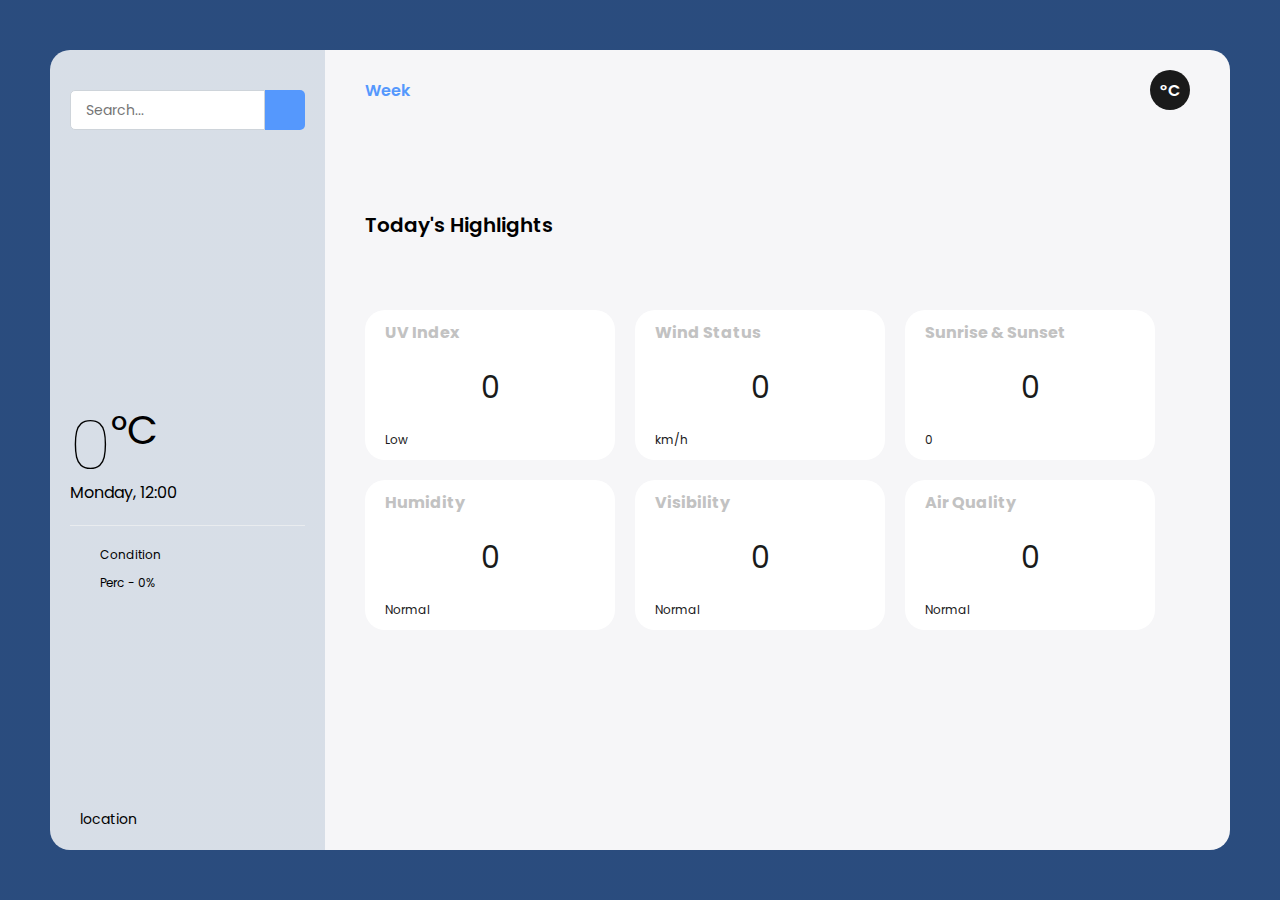
==== index.html @ 7dcb56dd "Add files via upload" ====
<!DOCTYPE html>
<html lang="en">
<head>
  <meta charset="UTF-8">
  <meta http-equiv="X-UA-Compatible" content="IE=edge">
  <meta name="viewport" content="width=device-width, initial-scale=1.0">
  <link rel="stylesheet" href="style.css">
  <title>Document</title>
</head>
<body>
  <div class="wrapper">
    <div class="sidebar">
      <div>
        <!-- <form class="search" id="search"> -->
            <div class="search">
                <input  type="text" id="query" placeholder="Search..." />
                <button id="searchbtn"><i class="fas fa-search"></i></button>

            </div>
        <!-- </form> -->
        <div class="weather-icon">
          <img id="icon" src="icons/sun/4.png" alt="" />
        </div>
        <div class="temperature">
          <h1 id="temp">0</h1>
          <span class="temp-unit">°C</span>
        </div>
        <div class="date-time">
          <p id="date-time">Monday, 12:00</p>
        </div>
        <div class="divider"></div>
        <div class="condition-rain">
          <div class="condition">
            <i class="fas fa-cloud"></i>
            <p id="condition">condition</p>
          </div>
          <div class="rain">
            <i class="fas fa-tint"></i>
            <p id="rain">perc - 0%</p>
          </div>
        </div>
      </div>
      <div class="location">
        <div class="location-icon">
          <i class="fas fa-map-marker-alt"></i>
        </div>
        <div class="location-text">
          <p id="location">location</p>
        </div>
      </div>
    </div>
    <div class="main">
      <nav>
        <ul class="options">
          <!-- <button class="hourly">today</button> -->
          <button class="week active">week</button>
        </ul>
        <ul class="options units">
          <button class="celcius active">°C</button>
          <!-- <button class="fahrenheit">°F</button> -->
        </ul>
      </nav>
      <div class="cards" id="weather-cards"></div>
      <div class="highlights">
        <h2 class="heading">today's highlights</h2>
        <div class="cards">
          <div class="card2">
            <h4 class="card-heading">UV Index</h4>
            <div class="content">
              <p class="uv-index" id="uv-index">0</p>
              <p class="uv-text" id="uv_text">Low</p>
            </div>
          </div>
          <div class="card2">
            <h4 class="card-heading">Wind Status</h4>
            <div class="content">
              <p class="wind-speed" id="wind_speed">0</p>
              <p>km/h</p>
            </div>
          </div>
          <div class="card2">
            <h4 class="card-heading">Sunrise & Sunset</h4>
            <div class="content">
              <p class="sun-rise" id="sun_rise">0</p>
              <p class="sun-set" id="sun_set">0</p>
            </div>
          </div>
          <div class="card2">
            <h4 class="card-heading">Humidity</h4>
            <div class="content">
              <p class="humidity" id="humidity">0</p>
              <p class="humidity-status" id="humiditystatus">Normal</p>
            </div>
          </div>
          <div class="card2">
            <h4 class="card-heading">Visibility</h4>
            <div class="content">
              <p class="visibilty" id="visibility">0</p>
              <p class="visibilty-status" id="visibilitystatus">Normal</p>
            </div>
          </div>
          <div class="card2">
            <h4 class="card-heading">Air Quality</h4>
            <div class="content">
              <p class="air-quality" id="airquality">0</p>
              <p class="air-quality-status" id="airqualitystatus">Normal</p>
            </div>
          </div>
        </div>
      </div>
    </div>
  </div>
  <script src="./script.js"></script>
</body>
</html>
---- style.css ----
@import url("https://fonts.googleapis.com/css2?family=Poppins:wght@400;500;600&display=swap");

:root {
  --primary-color: #5598fd;
}

* {
  margin: 0;
  padding: 0;
  box-sizing: border-box;
  font-family: "Poppins", sans-serif;
}
body {
  display: flex;
  justify-content: center;
  min-height: 100vh;
  min-width: 1000px;
  padding: 50px;
  background: var(--primary-color);
  background-image: linear-gradient(rgba(0, 0, 0, 0.5), rgba(0, 0, 0, 0.5)),
    url("./images/cd.jpg");
  background-size: cover;
  background-position: center;
  transition: background-image 0.3s ease;
}
img {
  width: 100%;
}
.wrapper {
  display: flex;
  width: 1200px;
  min-width: 900px;
  border-radius: 20px;
  overflow: hidden;
}
.sidebar {
  width: 30%;
  min-width: 250px;
  padding: 20px;
  background: rgba(255, 255, 255, 0.815);
  display: flex;
  flex-direction: column;
  justify-content: space-between;
}

.search {
  display: flex;
  align-items: center;
  justify-content: space-between;
  margin-bottom: 30px;
  margin-top: 20px;
  position: relative;
}
.search input {
  width: 100%;
  height: 40px;
  border: 1px solid #ced4da;
  border-top-left-radius: 5px;
  border-bottom-left-radius: 5px;
  padding: 0 15px;
  font-size: 14px;
  color: #495057;
}
.search input:focus {
  outline: none;
  border: 1px solid var(--primary-color);
}
.search button {
  min-width: 40px;
  height: 40px;
  border: none;
  border-top-right-radius: 5px;
  border-bottom-right-radius: 5px;
  background: var(--primary-color);
  color: #fff;
  font-size: 14px;
  cursor: pointer;
}
.search ul {
  max-height: 300px;
  overflow-y: auto;
  position: absolute;
  width: 100%;
  top: 40px;
  border-radius: 5px;
  transition: all 0.3s ease;
  box-shadow: 0 0 10px rgba(0, 0, 0, 0.1);
  background-color: #fff;
}
.search ul li {
  padding: 10px 15px;
  border-bottom: 1px solid #f1f1f1;
  cursor: pointer;
  text-transform: capitalize;
}
.search ul li:last-child {
  border-bottom: none;
}
.search ul li:hover {
  background-color: #f1f1f1;
}
.search ul li.active {
  background-color: #f1f1f1;
}
.weather-icon {
  width: 100%;
  height: 150px;
  text-align: center;
  margin-top: 20px;
  margin-bottom: 100px;
}
.weather-icon #icon {
  width: 80%;
  object-fit: cover;
}
.temperature {
  display: flex;
}
.temperature #temp {
  font-size: 70px;
  font-weight: 100;
  line-height: 1;
}
.temperature span {
  font-size: 40px;
  margin-top: -10px;
  display: block;
}
.divider {
  width: 100%;
  height: 1px;
  background: #e9ecef;
  margin: 20px 0;
}
.condition-rain {
  font-size: 12px;
  text-transform: capitalize;
}
.condition-rain div {
  display: flex;
  align-items: center;
  gap: 10px;
  margin-bottom: 10px;
}
.condition-rain div i {
  width: 20px;
}
.location {
  display: flex;
  align-items: center;
  font-size: 14px;
  gap: 10px;
  margin-top: 10px;
}
.main {
  width: 100%;
  min-width: 400px;
  padding: 20px 40px;
  background-color: #f6f6f8;
  position: relative;
  padding-bottom: 90px;
}

.main nav {
  display: flex;
  align-items: center;
  justify-content: space-between;
}
.main nav .options {
  display: flex;
  gap: 20px;
  align-items: center;
}
.main nav .options button {
  border: none;
  background: none;
  font-size: 16px;
  font-weight: 600;
  color: #495057;
  cursor: pointer;
  text-transform: capitalize;
}
.main nav .options button.active {
  color: var(--primary-color);
}

.main nav .units button {
  width: 40px;
  height: 40px;
  border-radius: 50%;
  color: #1a1a1a;
  background-color: #fff;
}
.main nav .units button.active {
  color: #fff;
  background-color: #1a1a1a;
}
.main .cards {
  display: flex;
  flex-wrap: wrap;
  gap: 20px;
  margin-top: 50px;
}

.cards .card {
  width: 100px;
  height: 130px;
  border-radius: 20px;
  color: #1a1a1a;
  background-color: #fff;
  text-align: center;
  padding: 10px 0;
  display: flex;
  flex-direction: column;
  justify-content: space-between;
}
.card h2 {
  font-size: 15px;
  font-weight: 600;
}
.card .card-icon {
  width: 50%;
  margin: 0 auto;
}
.card .day-temp {
  font-size: 12px;
  display: flex;
  justify-content: center;
  display: flex;
}
.highlights {
  display: flex;
  flex-wrap: wrap;
  gap: 20px;
  margin-top: 50px;
}
.highlights .heading {
  width: 100%;
  font-size: 20px;
  font-weight: 600;
  text-transform: capitalize;
}

.card2 {
  width: 250px;
  height: 150px;
  border-radius: 20px;
  color: #1a1a1a;
  background-color: #fff;
  padding: 10px 20px;
  display: flex;
  flex-direction: column;
}
.card2 .card-heading {
  color: #c2c2c2;
}

.card2 .content {
  margin-top: 20px;
}
.card2 .content p:first-child {
  text-align: center;
  font-size: 30px;
}
.card2 .content p:nth-child(2) {
  font-size: 12px;
  margin-top: 20px;
  text-align: left;
}
.credits {
  text-align: center;
  font-size: 12px;
  color: #c2c2c2;
  position: absolute;
  bottom: 30px;
  left: 50%;
  transform: translateX(-50%);
}
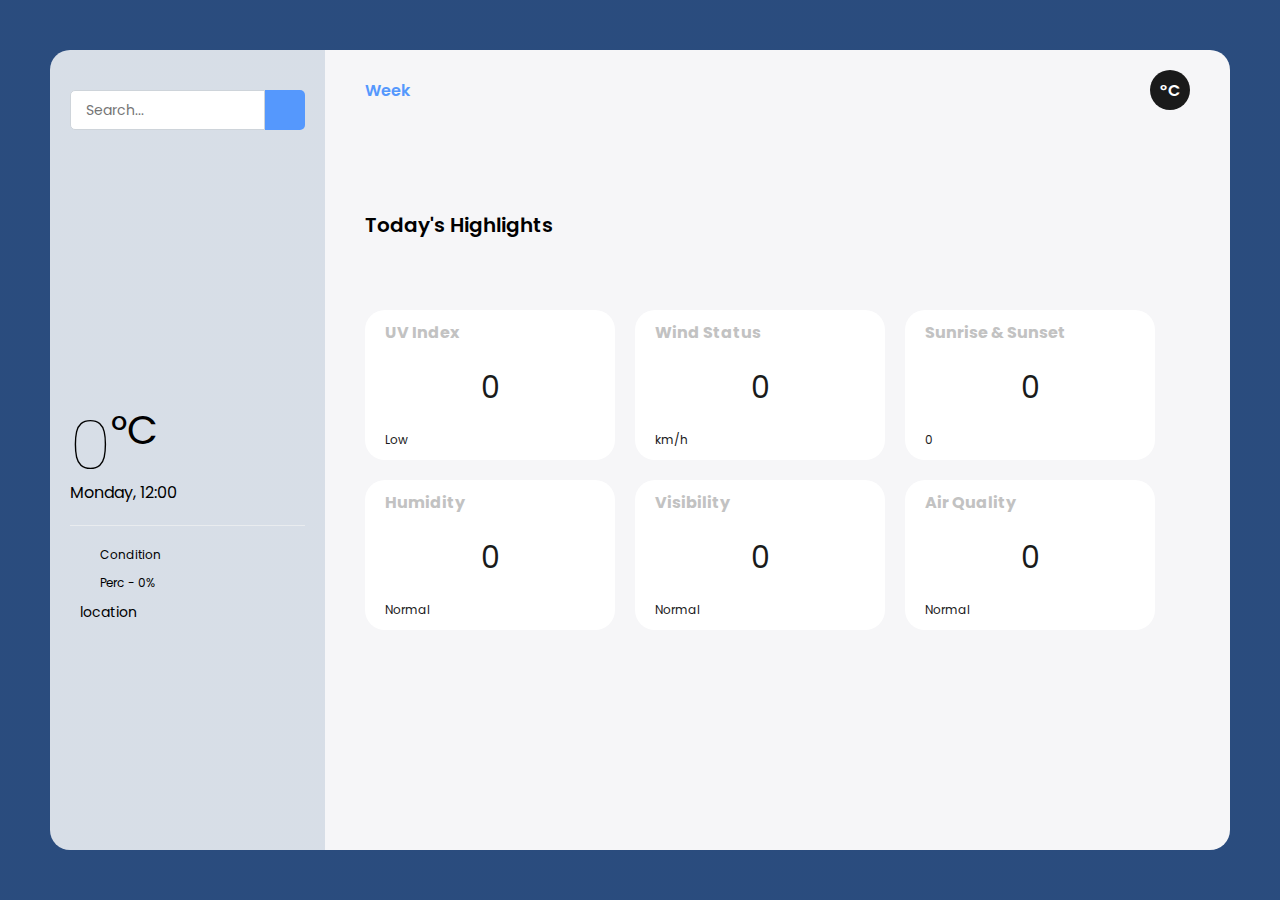
==== commit 7c29ee0b: "FinalChanges" ====
--- a/index.html
+++ b/index.html
@@ -18,46 +18,51 @@
 
             </div>
         <!-- </form> -->
-        <div class="weather-icon">
-          <img id="icon" src="icons/sun/4.png" alt="" />
-        </div>
-        <div class="temperature">
-          <h1 id="temp">0</h1>
-          <span class="temp-unit">°C</span>
-        </div>
-        <div class="date-time">
-          <p id="date-time">Monday, 12:00</p>
-        </div>
-        <div class="divider"></div>
-        <div class="condition-rain">
-          <div class="condition">
-            <i class="fas fa-cloud"></i>
-            <p id="condition">condition</p>
+        <div class="details">
+          <div class="sub_details1">
+            <div class="weather-icon">
+              <img id="icon" src="icons/sun/4.png" alt="" />
+            </div>
           </div>
-          <div class="rain">
-            <i class="fas fa-tint"></i>
-            <p id="rain">perc - 0%</p>
+          <div class="sub_detauls2">
+
+            <div class="temperature">
+              <h1 id="temp">0</h1>
+              <span class="temp-unit">°C</span>
+            </div>
+            <div class="date-time">
+              <p id="date-time">Monday, 12:00</p>
+            </div>
+            <div class="divider"></div>
+            <div class="condition-rain">
+              <div class="condition">
+                <i class="fas fa-cloud"></i>
+                <p id="condition">condition</p>
+              </div>
+              <div class="rain">
+                <i class="fas fa-tint"></i>
+                <p id="rain">perc - 0%</p>
+              </div>
+            </div>
+          </div>
+          <div class="location">
+            <div class="location-icon">
+              <i class="fas fa-map-marker-alt"></i>
+            </div>
+            <div class="location-text">
+              <p id="location">location</p>
+            </div>
+          </div>
           </div>
         </div>
-      </div>
-      <div class="location">
-        <div class="location-icon">
-          <i class="fas fa-map-marker-alt"></i>
-        </div>
-        <div class="location-text">
-          <p id="location">location</p>
-        </div>
-      </div>
     </div>
     <div class="main">
       <nav>
         <ul class="options">
-          <!-- <button class="hourly">today</button> -->
           <button class="week active">week</button>
         </ul>
         <ul class="options units">
           <button class="celcius active">°C</button>
-          <!-- <button class="fahrenheit">°F</button> -->
         </ul>
       </nav>
       <div class="cards" id="weather-cards"></div>
--- a/style.css
+++ b/style.css
@@ -276,3 +276,81 @@
   left: 50%;
   transform: translateX(-50%);
 } 
+
+
+@media only screen and (max-width:320px){
+  body{
+   min-width: fit-content;
+  }
+  .wrapper{
+    display: block;
+    width: 100%;
+    min-width: fit-content;
+    /* justify-content: center; */
+    /* align-items: center; */
+  }
+  .sidebar{
+    width: 100%;
+    /* height: 90vh; */
+  }
+  .main{
+    width: 100%;
+    /* height: 130vh; */
+  }
+  /* .weather-icon{
+    width: 30%;
+  } */
+  .details{
+    display: flex;
+    justify-content: space-around;
+  }
+  .sub_details1{
+    width: 30%;
+  }
+  .sub_detauls2{
+    /* width: 70%; */
+    margin-top: 20px;
+  }
+}
+@media only screen and (min-width:321px) and (max-width:768px){
+  body{
+    min-width: fit-content;
+  }
+  .wrapper{
+    width: 100%;
+    display: block;
+    min-width: fit-content;
+  }
+  .sidebar{
+    width: 100%;
+    /* height: 40%; */
+    /* height: 30%; */
+    /* justify-content: space-around; */
+  }
+  
+  .main{
+    width: 100%;
+    /* height: 60%; */
+    /* height: 70%; */
+    overflow: scroll;
+
+
+  }
+  /* .weather-icon{
+    width: 30%;
+  } */
+  .details{
+    display: flex;
+    justify-content: space-around;
+    margin-top: 100px;
+  }
+  .sub_details1{
+    width: 30%;
+
+  }
+  .sub_detauls2{
+    /* width: 70%; */
+    margin-top: 30px;
+
+  }
+}
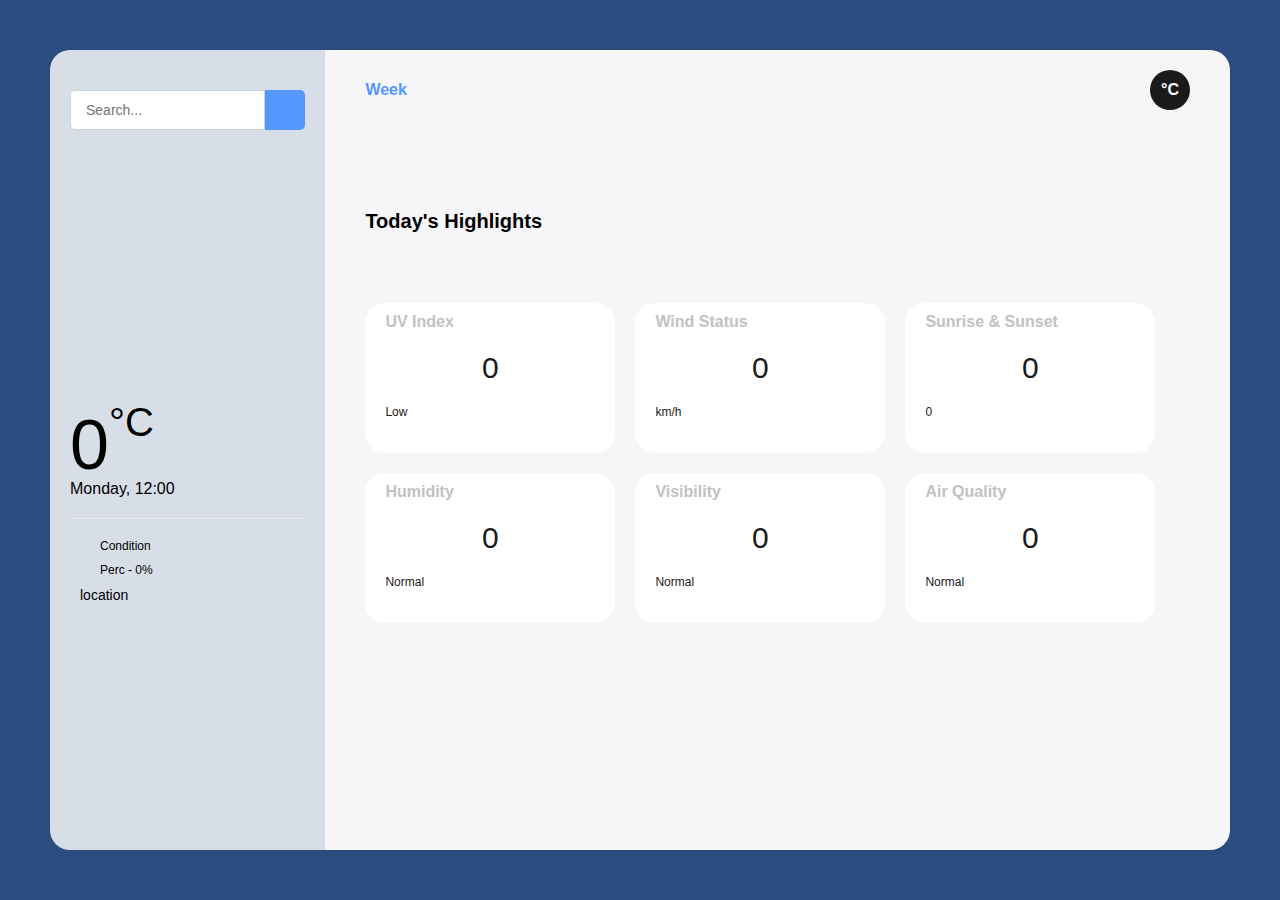
==== commit e8449d2c: "DoneProject" ====
--- a/index.html
+++ b/index.html
@@ -11,17 +11,15 @@
   <div class="wrapper">
     <div class="sidebar">
       <div>
-        <!-- <form class="search" id="search"> -->
             <div class="search">
                 <input  type="text" id="query" placeholder="Search..." />
                 <button id="searchbtn"><i class="fas fa-search"></i></button>
 
             </div>
-        <!-- </form> -->
         <div class="details">
           <div class="sub_details1">
             <div class="weather-icon">
-              <img id="icon" src="icons/sun/4.png" alt="" />
+              <img id="icon" src="" alt="" />
             </div>
           </div>
           <div class="sub_detauls2">
--- a/style.css
+++ b/style.css
@@ -1,4 +1,4 @@
-@import url("https://fonts.googleapis.com/css2?family=Poppins:wght@400;500;600&display=swap");
+/* @import url("https://fonts.googleapis.com/css2?family=Poppins:wght@400;500;600&display=swap"); */
 
 :root {
   --primary-color: #5598fd;
